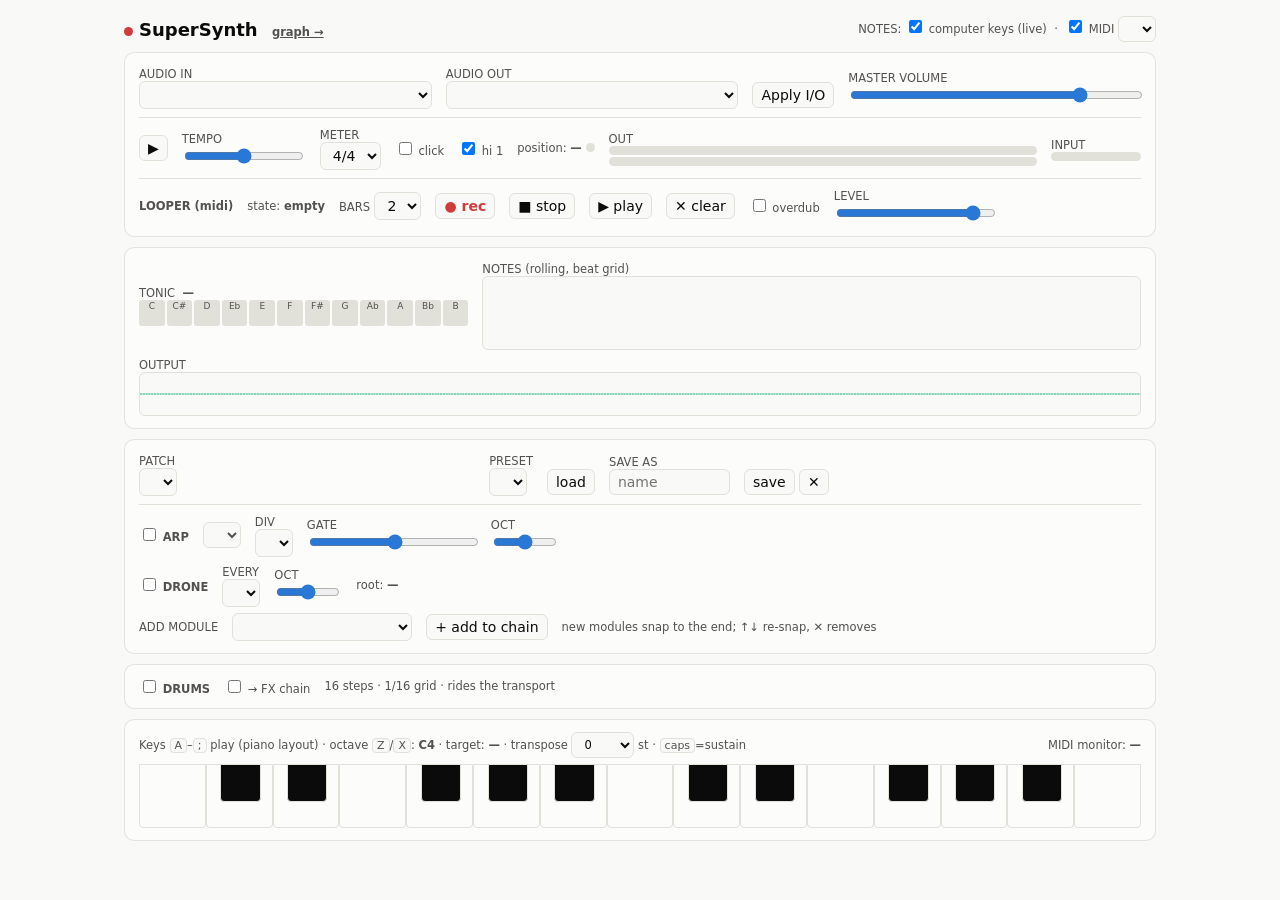
==== gui/index.html @ b5208657 "Fix Caps Lock sustain stuck on: macOS sends keyup on disengage with stale modifier state; trust even" ====
<!DOCTYPE html>
<html lang="en">
<head>
<meta charset="utf-8">
<meta name="viewport" content="width=device-width, initial-scale=1">
<title>SuperSynth</title>
<style>
  :root {
    --plane: #f9f9f7; --surface: #fcfcfb; --ink-1: #0b0b0b; --ink-2: #52514e;
    --ink-3: #898781; --hairline: #e1e0d9; --border: rgba(11,11,11,0.10);
    --accent: #2a78d6; --meter: #1baf7a; --warn: #eb6834; --danger: #d03b3b;
    --lfo: #4a3aa7;
  }
  @media (prefers-color-scheme: dark) {
    :root {
      --plane: #0d0d0d; --surface: #1a1a19; --ink-1: #ffffff; --ink-2: #c3c2b7;
      --ink-3: #898781; --hairline: #2c2c2a; --border: rgba(255,255,255,0.10);
      --accent: #3987e5; --meter: #199e70; --warn: #d95926; --danger: #e66767;
      --lfo: #9085e9;
    }
  }
  * { box-sizing: border-box; }
  body { margin: 0; background: var(--plane); color: var(--ink-1);
    font-family: system-ui, -apple-system, "Segoe UI", sans-serif; font-size: 14px; }
  .wrap { max-width: 1060px; margin: 0 auto; padding: 14px; }
  h1 { font-size: 18px; margin: 0; }
  .card { background: var(--surface); border: 1px solid var(--border);
    border-radius: 10px; padding: 12px 14px; margin-top: 10px; }
  .row { display: flex; gap: 14px; align-items: center; flex-wrap: wrap; }
  .grow { flex: 1; min-width: 130px; }
  label.small, .small { font-size: 11.5px; color: var(--ink-2); }
  select, button, input[type=text] { font: inherit; color: var(--ink-1); background: var(--plane);
    border: 1px solid var(--hairline); border-radius: 6px; padding: 4px 8px; }
  button { cursor: pointer; } button:hover { border-color: var(--accent); }
  button.rec { color: var(--danger); font-weight: 700; }
  input[type=range] { width: 100%; accent-color: var(--accent); }
  .meterbar { height: 9px; background: var(--hairline); border-radius: 5px; overflow: hidden; }
  .meterbar > div { height: 100%; width: 0%; background: var(--meter); border-radius: 5px;
    transition: width 50ms linear; }
  .meterbar.clip > div { background: var(--danger); }
  .module { margin-top: 8px; border-top: 1px dashed var(--hairline); padding-top: 6px;
    border-left: 4px solid var(--hairline); padding-left: 8px; border-radius: 3px; }
  .module h3 { margin: 0; font-size: 14px; cursor: pointer; user-select: none; }
  .module h3 .caret { color: var(--ink-3); font-size: 11px; margin-right: 4px; }
  .module .kind { color: var(--ink-3); font-weight: 400; font-size: 11px; margin-left: 6px; }
  .module.collapsed .params { display: none; }
  .param { display: grid; grid-template-columns: 96px 1fr 70px 20px 20px; gap: 7px;
    align-items: center; margin-top: 3px; }
  .param .val { text-align: right; font-variant-numeric: tabular-nums;
    color: var(--ink-2); font-size: 12px; }
  .param.mapped input[type=range] { accent-color: var(--lfo); }
  .reset, .lfobtn { border: none; background: none; color: var(--ink-3); cursor: pointer;
    font-size: 13px; padding: 0; }
  .reset:hover { color: var(--accent); }
  .lfobtn:hover, .lfobtn.on { color: var(--lfo); }
  .lfobtn.on { font-weight: 700; }
  #status { display: inline-block; width: 9px; height: 9px; border-radius: 50%;
    background: var(--danger); margin-right: 6px; }
  #status.ok { background: var(--meter); }
  kbd { background: var(--plane); border: 1px solid var(--hairline);
    border-radius: 4px; padding: 0 4px; font-family: inherit; font-size: 11px; }
  .err { color: var(--danger); font-size: 12px; white-space: pre-wrap; }
  /* viz */
  .tonic { display: grid; grid-template-columns: repeat(12, 1fr); gap: 2px; height: 26px; }
  .tonic div { border-radius: 3px; background: var(--hairline); position: relative;
    overflow: hidden; }
  .tonic div span { position: absolute; bottom: 0; left: 0; right: 0;
    background: var(--accent); transition: height 120ms linear; }
  .tonic div.root span { background: var(--warn); }
  .tonic div i { position: absolute; top: 1px; left: 0; right: 0; text-align: center;
    font-style: normal; font-size: 9px; color: var(--ink-2); z-index: 2; }
  canvas.viz { width: 100%; background: var(--plane); border: 1px solid var(--hairline);
    border-radius: 6px; display: block; }
  /* drums */
  .drumgrid { display: grid; grid-template-columns: 58px repeat(16, 1fr) 70px; gap: 3px;
    align-items: center; margin-top: 4px; }
  .step { aspect-ratio: 1; border-radius: 3px; background: var(--hairline);
    cursor: pointer; border: none; padding: 0; min-width: 14px; }
  .step.on { background: var(--accent); }
  .step.q { outline: 1px solid var(--ink-3); }
  .step.play { box-shadow: inset 0 0 0 2px var(--warn); }
  /* piano */
  .piano { position: relative; height: 64px; margin-top: 6px; user-select: none; }
  .piano .wk, .piano .bk { position: absolute; top: 0; border: 1px solid var(--hairline);
    border-radius: 0 0 4px 4px; cursor: pointer; }
  .piano .wk { background: var(--surface); height: 100%; z-index: 1; }
  .piano .bk { background: var(--ink-1); height: 60%; z-index: 2; }
  .piano .held { background: var(--accent) !important; }
</style>
</head>
<body>
<div class="wrap">
  <div class="row" style="justify-content: space-between; margin-top: 2px;">
    <h1><span id="status"></span>SuperSynth <a href="/graph" class="small" style="margin-left:8px">graph →</a></h1>
    <span class="small">
      NOTES:
      <label><input type="checkbox" id="keys-on" checked> computer keys</label>
      <span id="focusnote"></span>
      &nbsp;·&nbsp;
      <label><input type="checkbox" id="midi-on" checked> MIDI</label>
      <select id="midi-sel" style="max-width:170px"></select>
    </span>
  </div>

  <!-- I/O + transport + master -->
  <div class="card">
    <div class="row">
      <div class="grow"><label class="small">AUDIO IN</label><br>
        <select id="in-sel" style="width:100%"></select></div>
      <div class="grow"><label class="small">AUDIO OUT</label><br>
        <select id="out-sel" style="width:100%"></select></div>
      <div><br><button id="apply-io">Apply I/O</button></div>
      <div class="grow">
        <label class="small">MASTER VOLUME</label>
        <input type="range" id="vol" min="0" max="1" step="0.001" value="0.8">
      </div>
    </div>
    <div class="small" id="io-note"></div>
    <div class="row" style="margin-top: 8px; border-top:1px solid var(--hairline); padding-top:8px;">
      <button id="play-btn" title="transport play/stop">▶</button>
      <div><label class="small">TEMPO <span id="bpm-v"></span></label><br>
        <input type="range" id="bpm" min="40" max="240" step="1" style="width:120px"></div>
      <div><label class="small">METER</label><br>
        <select id="meter"><option value="2">2/4</option><option value="3">3/4</option>
          <option value="4" selected>4/4</option><option value="6">6/8</option></select></div>
      <label class="small"><input type="checkbox" id="click-on"> click</label>
      <label class="small"><input type="checkbox" id="accent-on" checked> hi&nbsp;1</label>
      <span class="small">position: <b id="beat-pos">—</b>
        <span id="beat-dot" style="display:inline-block;width:9px;height:9px;border-radius:50%;background:var(--hairline);"></span></span>
      <div class="grow">
        <label class="small">OUT</label><div class="meterbar" id="m-out-l"><div></div></div>
        <div class="meterbar" id="m-out-r" style="margin-top:2px"><div></div></div>
      </div>
      <div style="min-width:90px">
        <label class="small">INPUT <span id="in-meter-note"></span></label>
        <div class="meterbar" id="m-in"><div></div></div>
      </div>
    </div>
    <!-- LOOPER -->
    <div class="row" style="margin-top: 8px; border-top:1px solid var(--hairline); padding-top:8px;">
      <b class="small">LOOPER (midi)</b>
      <span class="small">state: <b id="loop-state">empty</b></span>
      <div><label class="small">BARS</label>
        <select id="loop-bars"><option>1</option><option selected>2</option>
          <option>4</option><option>8</option></select></div>
      <button id="loop-rec" class="rec">● rec</button>
      <button id="loop-stop">■ stop</button>
      <button id="loop-play">▶ play</button>
      <button id="loop-clear">✕ clear</button>
      <label class="small"><input type="checkbox" id="loop-dub"> overdub</label>
      <div class="grow" style="max-width:160px">
        <label class="small">LEVEL</label>
        <input type="range" id="loop-level" min="0" max="1" step="0.01" value="0.9">
      </div>
    </div>
  </div>

  <!-- viz -->
  <div class="card">
    <div class="row">
      <div style="flex:1; min-width:220px">
        <label class="small">TONIC &nbsp;<b id="tonic-root">—</b></label>
        <div class="tonic" id="tonic"></div>
      </div>
      <div style="flex:2; min-width:320px">
        <label class="small">NOTES (rolling, beat grid)</label>
        <canvas class="viz" id="noteroll" height="72"></canvas>
      </div>
    </div>
    <div style="margin-top:6px">
      <label class="small">OUTPUT</label>
      <canvas class="viz" id="wavestrip" height="42"></canvas>
    </div>
  </div>

  <!-- patch / presets / arp / drone -->
  <div class="card">
    <div class="row" style="justify-content: space-between;">
      <div><label class="small">PATCH</label><br><select id="patch-sel"></select></div>
      <div class="row">
        <div><label class="small">PRESET</label><br><select id="preset-sel"></select></div>
        <div><br><button id="preset-load">load</button></div>
        <div><label class="small">SAVE AS</label><br>
          <input type="text" id="preset-name" size="10" placeholder="name"></div>
        <div><br><button id="preset-save">save</button>
          <button id="preset-del" title="delete selected">✕</button></div>
      </div>
      <div class="small" id="chain-desc"></div>
    </div>
    <div class="row" style="margin-top:8px; border-top:1px solid var(--hairline); padding-top:8px;">
      <label class="small"><input type="checkbox" id="arp-on"> <b>ARP</b></label>
      <select id="arp-pattern" class="small"></select>
      <div><label class="small">DIV</label><br><select id="arp-div"></select></div>
      <div class="grow" style="max-width:170px">
        <label class="small">GATE <span id="arp-gate-v"></span></label>
        <input type="range" id="arp-gate" min="0.05" max="1" step="0.01">
      </div>
      <div><label class="small">OCT <span id="arp-oct-v"></span></label><br>
        <input type="range" id="arp-oct" min="1" max="3" step="1" style="width:64px"></div>
    </div>
    <div class="row" style="margin-top:6px;">
      <label class="small"><input type="checkbox" id="drone-on"> <b>DRONE</b></label>
      <div><label class="small">EVERY</label><br><select id="drone-every"></select></div>
      <div><label class="small">OCT <span id="drone-oct-v"></span></label><br>
        <input type="range" id="drone-oct" min="0" max="4" step="1" style="width:64px"></div>
      <span class="small">root: <b id="drone-root">—</b></span>
    </div>
    <div class="row" style="margin-top:6px;">
      <label class="small">ADD MODULE</label>
      <select id="add-sel" style="min-width:180px"></select>
      <button id="add-btn">+ add to chain</button>
      <span class="small">new modules snap to the end; ↑↓ re-snap, ✕ removes</span>
    </div>
    <div id="modules"></div>
    <div class="err" id="mod-errors"></div>
  </div>

  <!-- LFOs -->
  <div class="card" id="lfo-card" style="display:none">
    <b class="small">LFOs</b> <span class="small">(assign with the ∿ button on any param)</span>
    <div id="lfo-list"></div>
  </div>

  <!-- drums -->
  <div class="card">
    <div class="row">
      <label class="small"><input type="checkbox" id="drums-on"> <b>DRUMS</b></label>
      <label class="small"><input type="checkbox" id="drums-fx"> → FX chain</label>
      <span class="small">16 steps · 1/16 grid · rides the transport</span>
    </div>
    <div id="drumgrids"></div>
  </div>

  <!-- keyboard -->
  <div class="card">
    <div class="row small" style="justify-content: space-between;">
      <span>Keys <kbd>A</kbd>–<kbd>;</kbd> play (piano layout) · octave <kbd>Z</kbd>/<kbd>X</kbd>:
        <b id="oct">C4</b> · target: <b id="voice-target">—</b>
        · transpose <select id="transpose"></select> st
        · <kbd>caps</kbd>=sustain <b id="caps-note" style="color:var(--warn)"></b></span>
      <span>MIDI monitor: <b id="midi-mon">—</b></span>
    </div>
    <div class="piano" id="piano"></div>
  </div>
</div>

<script>
"use strict";
let ws = null, state = null, dragging = null;
const collapsed = new Set();
const FAMILY_COLORS = {
  voice: "#2a78d6", input: "#1baf7a", filter: "#eda100", time: "#199e70",
  dirt: "#eb6834", dyn: "#e87ba4", vox: "#e34948", service: "#4a3aa7",
  source: "#2a78d6", effect: "#199e70",
};

function connect() {
  ws = new WebSocket(`ws://${location.host}/ws`);
  ws.onopen = () => document.getElementById("status").classList.add("ok");
  ws.onclose = () => {
    document.getElementById("status").classList.remove("ok");
    setTimeout(connect, 1000);
  };
  ws.onmessage = (ev) => {
    const m = JSON.parse(ev.data);
    if (m.type === "state") { state = m; renderState(); }
    else if (m.type === "meters") { renderMeters(m); pushWave(m); }
    else if (m.type === "param") trackParam(m);
    else if (m.type === "midi") handleEvent(m.event);
    else if (m.type === "beat") onBeat(m);
    else if (m.type === "tonic") renderTonic(m);
    else if (m.type === "error") console.warn("server:", m.message);
  };
}
function send(m) { if (ws && ws.readyState === 1) ws.send(JSON.stringify(m)); }

// ---------- helpers ----------
function fmt(v) {
  if (v >= 1000) return v.toFixed(0);
  if (v >= 100) return v.toFixed(1);
  if (v >= 10) return v.toFixed(2);
  return v.toFixed(3);
}
function toUnit(p, value) {
  if (p.curve === "exp") {
    const lo = Math.max(p.min, 1e-6);
    return Math.log(value / lo) / Math.log(p.max / lo);
  }
  return (value - p.min) / (p.max - p.min || 1);
}
function fromUnit(p, u) {
  if (p.curve === "exp") {
    const lo = Math.max(p.min, 1e-6);
    return lo * Math.pow(p.max / lo, u);
  }
  return p.min + u * (p.max - p.min);
}
const timers = {};
function throttled(key, fn, ms = 33) {
  if (timers[key]) { timers[key].fn = fn; return; }
  fn();
  timers[key] = { fn: null };
  setTimeout(() => {
    const pending = timers[key].fn;
    delete timers[key];
    if (pending) throttled(key, pending, ms);
  }, ms);
}

// ---------- state rendering ----------
function renderState() {
  const opt = (v, label, cur) =>
    `<option value="${v ?? ""}" ${v === cur ? "selected" : ""}>${label}</option>`;
  const dev = state.devices || {inputs: [], outputs: []};
  document.getElementById("in-sel").innerHTML = opt(null, "System default", state.current_input) +
    dev.inputs.map(d => opt(d.name, `${d.name} (${d.sample_rate || "?"})`, state.current_input)).join("");
  document.getElementById("out-sel").innerHTML = opt(null, "System default", state.current_output) +
    dev.outputs.map(d => opt(d.name, `${d.name} (${d.sample_rate || "?"})`, state.current_output)).join("");
  document.getElementById("io-note").textContent =
    state.boot_note || (state.input_enabled ? "" : "audio input off — match sample rates and Apply");
  document.getElementById("in-meter-note").textContent = state.input_enabled ? "" : "(off)";
  if (dragging !== "vol") document.getElementById("vol").value = state.volume;

  document.getElementById("patch-sel").innerHTML =
    state.patches.map(p => `<option ${p === state.patch ? "selected" : ""}>${p}</option>`).join("");
  document.getElementById("preset-sel").innerHTML =
    (state.presets || []).map(p => `<option>${p}</option>`).join("");
  document.getElementById("chain-desc").textContent =
    state.chain.filter(c => !c.service).map(c => c.name).join(" → ") + " → out";

  const inChain = new Set(state.chain.map(c => c.key));
  document.getElementById("add-sel").innerHTML = (state.available || [])
    .filter(a => !inChain.has(a.key))
    .map(a => `<option value="${a.key}">${a.name} (${a.family})</option>`).join("");
  renderModules();
  renderArp(); renderDrone(); renderTransport(); renderLooper(); renderDrums(); renderLfos();
  document.getElementById("voice-target").textContent = state.voice_target || "—";
  const errs = Object.entries(state.module_errors || {});
  document.getElementById("mod-errors").textContent =
    errs.map(([f, e]) => `module ${f} failed to load: ${e}`).join("\n");
}

function renderModules() {
  const holder = document.getElementById("modules");
  holder.innerHTML = "";
  const ordered = [...state.chain.filter(c => c.service), ...state.chain.filter(c => !c.service)];
  for (const mod of ordered) {
    const div = document.createElement("div");
    div.className = "module" + (collapsed.has(mod.key) ? " collapsed" : "");
    div.style.opacity = mod.enabled ? "1" : "0.45";
    div.style.borderLeftColor = FAMILY_COLORS[mod.family] || "var(--hairline)";
    const h = document.createElement("h3");
    h.innerHTML = `<span class="caret">${collapsed.has(mod.key) ? "▸" : "▾"}</span>
      <label style="cursor:pointer" onclick="event.stopPropagation()">
        <input type="checkbox" class="mod-on" ${mod.enabled ? "checked" : ""}></label>
      ${mod.name}<span class="kind">${mod.family} · ${mod.key}${mod.enabled ? "" : " · bypassed"}</span>
      ${mod.service ? "" : `<span class="kind" style="float:right" onclick="event.stopPropagation()">
        <button class="reset" data-act="up" title="earlier in chain">↑</button>
        <button class="reset" data-act="down" title="later in chain">↓</button>
        <button class="reset" data-act="rm" title="remove from chain">✕</button></span>`}`;
    h.addEventListener("click", () => {
      if (collapsed.has(mod.key)) collapsed.delete(mod.key); else collapsed.add(mod.key);
      div.classList.toggle("collapsed");
      h.querySelector(".caret").textContent = collapsed.has(mod.key) ? "▸" : "▾";
    });
    h.querySelector(".mod-on").addEventListener("change", (e) => {
      send({type: "set_enabled", key: mod.key, enabled: e.target.checked});
      e.target.blur();
    });
    for (const b of h.querySelectorAll("[data-act]")) {
      b.addEventListener("click", (e) => {
        e.stopPropagation();
        const act = b.dataset.act;
        if (act === "rm") send({type: "edit_chain", action: "remove", key: mod.key});
        else send({type: "edit_chain", action: "move", key: mod.key,
                   index: act === "up" ? -1 : 1});
      });
    }
    div.appendChild(h);
    const pwrap = document.createElement("div");
    pwrap.className = "params";
    for (const [pname, p] of Object.entries(mod.params)) {
      pwrap.appendChild(paramRow(mod, pname, p));
    }
    div.appendChild(pwrap);
    holder.appendChild(div);
  }
}

function paramRow(mod, pname, p) {
  const id = `p-${mod.key}-${pname}`;
  const row = document.createElement("div");
  row.className = "param" + (p.lfo ? " mapped" : "");
  if (p.curve === "toggle") {
    row.innerHTML = `<span class="small">${pname}</span>
      <label><input type="checkbox" id="${id}" ${p.value >= (p.min + p.max) / 2 ? "checked" : ""}></label>
      <span class="val" id="${id}-v">${p.value >= (p.min + p.max) / 2 ? "on" : "off"}</span><span></span><span></span>`;
    row.querySelector("input").addEventListener("change", (e) => {
      document.getElementById(`${id}-v`).textContent = e.target.checked ? "on" : "off";
      send({type: "set_param", key: mod.key, name: pname, unit: e.target.checked ? 1 : 0});
      e.target.blur();
    });
    return row;
  }
  if (p.curve === "select") {
    row.innerHTML = `<span class="small">${pname}</span>
      <select id="${id}">${p.options.map((o, i) =>
        `<option value="${i}" ${i === Math.round(p.value) ? "selected" : ""}>${o}</option>`).join("")}</select>
      <span class="val" id="${id}-v">${p.options[Math.round(p.value)] ?? ""}</span><span></span><span></span>`;
    row.querySelector("select").addEventListener("change", (e) => {
      const i = parseInt(e.target.value, 10);
      document.getElementById(`${id}-v`).textContent = p.options[i];
      send({type: "set_param", key: mod.key, name: pname,
            unit: (i + 0.5) / p.options.length});
      e.target.blur();
    });
    return row;
  }
  row.innerHTML = `<span class="small">${pname}${p.lfo ? " ∿" : ""}</span>
    <input type="range" id="${id}" min="0" max="1" step="0.001" value="${toUnit(p, p.value)}"
      title="${p.lfo ? "LFO mapped — slider steers the LFO center" : ""}">
    <span class="val" id="${id}-v">${fmt(p.value)}</span>
    <button class="reset" title="reset to ${fmt(p.default)}">&#8634;</button>
    <button class="lfobtn ${p.lfo ? "on" : ""}" title="${p.lfo ? "remove LFO" : "assign LFO"}">∿</button>`;
  const slider = row.querySelector("input");
  slider.addEventListener("input", () => {
    const u = parseFloat(slider.value);
    document.getElementById(`${id}-v`).textContent = fmt(fromUnit(p, u));
    throttled(`${mod.key}.${pname}`, () =>
      send({type: "set_param", key: mod.key, name: pname, unit: u}));
  });
  slider.addEventListener("pointerdown", () => dragging = id);
  slider.addEventListener("pointerup", () => dragging = null);
  row.querySelector(".reset").addEventListener("click", (e) => {
    const u = toUnit(p, p.default);
    slider.value = u;
    document.getElementById(`${id}-v`).textContent = fmt(p.default);
    send({type: "set_param", key: mod.key, name: pname, unit: u});
    e.target.blur();
  });
  row.querySelector(".lfobtn").addEventListener("click", (e) => {
    if (p.lfo) send({type: "lfo_unassign", id: `${mod.key}.${pname}`});
    else send({type: "lfo_assign", key: mod.key, name: pname});
    e.target.blur();
  });
  return row;
}

function trackParam(m) {
  const id = `p-${m.key}-${m.name}`;
  const slider = document.getElementById(id);
  if (!slider) return;
  if (dragging !== id && slider.type === "range") slider.value = m.unit;
  const val = document.getElementById(`${id}-v`);
  if (val) val.textContent = fmt(m.value);
  if (state) {
    const mod = state.chain.find(c => c.key === m.key);
    if (mod && mod.params[m.name]) mod.params[m.name].value = m.value;
  }
}

// ---------- section renderers ----------
function renderArp() {
  const a = state.arp;
  const row = document.getElementById("arp-on").closest(".row");
  row.style.display = a ? "" : "none";
  if (!a) return;
  document.getElementById("arp-on").checked = a.enabled;
  document.getElementById("arp-pattern").innerHTML = a.patterns.map(p =>
    `<option ${p === a.pattern ? "selected" : ""}>${p}</option>`).join("");
  document.getElementById("arp-div").innerHTML = a.divisions.map(d =>
    `<option ${d === a.division ? "selected" : ""}>${d}</option>`).join("");
  if (dragging !== "arp-gate") document.getElementById("arp-gate").value = a.gate;
  document.getElementById("arp-gate-v").textContent = Math.round(a.gate * 100) + "%";
  if (dragging !== "arp-oct") document.getElementById("arp-oct").value = a.octaves;
  document.getElementById("arp-oct-v").textContent = a.octaves;
}
function renderDrone() {
  const d = state.drone;
  if (!d) return;
  document.getElementById("drone-on").checked = d.enabled;
  document.getElementById("drone-every").innerHTML = d.everies.map(e =>
    `<option ${e === d.every ? "selected" : ""}>${e}</option>`).join("");
  if (dragging !== "drone-oct") document.getElementById("drone-oct").value = d.octave;
  document.getElementById("drone-oct-v").textContent = d.octave;
  document.getElementById("drone-root").textContent = d.root || "listening…";
}
function renderTransport() {
  const t = state.transport;
  if (!t) return;
  if (dragging !== "bpm") document.getElementById("bpm").value = t.bpm;
  document.getElementById("bpm-v").textContent = Math.round(t.bpm) + " bpm";
  document.getElementById("meter").value = String(t.beats_per_bar);
  document.getElementById("click-on").checked = !!t.click;
  document.getElementById("accent-on").checked = t.accent !== false;
  document.getElementById("play-btn").textContent = t.running === false ? "▶" : "⏹";
}
function renderLooper() {
  const l = state.looper;
  if (!l) return;
  document.getElementById("loop-state").textContent = l.state;
  document.getElementById("loop-bars").value = String(l.bars);
  document.getElementById("loop-dub").checked = !!l.overdub;
  if (dragging !== "loop-level") document.getElementById("loop-level").value = l.level;
}
function renderLfos() {
  const list = state.lfos || [];
  document.getElementById("lfo-card").style.display = list.length ? "" : "none";
  const holder = document.getElementById("lfo-list");
  holder.innerHTML = "";
  for (const l of list) {
    const div = document.createElement("div");
    div.className = "param";
    div.style.gridTemplateColumns = "150px 1fr 1fr 1fr 90px 20px";
    div.innerHTML = `<span class="small"><b>∿</b> ${l.key}.${l.param}</span>
      <span><label class="small">rate ${l.rate.toFixed(2)}Hz</label>
        <input type="range" data-k="rate" min="0.02" max="20" step="0.01" value="${l.rate}"></span>
      <span><label class="small">depth ${(l.depth*100)|0}%</label>
        <input type="range" data-k="depth" min="0" max="1" step="0.01" value="${l.depth}"></span>
      <span><label class="small">center</label>
        <input type="range" data-k="center" min="0" max="1" step="0.01" value="${l.center}"></span>
      <select data-k="shape">${l.shapes.map((s, i) =>
        `<option value="${i}" ${i === l.shape ? "selected" : ""}>${s}</option>`).join("")}</select>
      <button class="reset" title="remove">✕</button>`;
    for (const inp of div.querySelectorAll("input,select")) {
      inp.addEventListener("input", () => {
        const msg = {type: "lfo_set", id: l.id};
        msg[inp.dataset.k] = parseFloat(inp.value);
        throttled(`lfo-${l.id}-${inp.dataset.k}`, () => send(msg));
      });
    }
    div.querySelector("button").addEventListener("click", () =>
      send({type: "lfo_unassign", id: l.id}));
    holder.appendChild(div);
  }
}
function renderDrums() {
  const d = state.drums;
  if (!d) return;
  document.getElementById("drums-on").checked = d.enabled;
  document.getElementById("drums-fx").checked = !!d.to_chain;
  const holder = document.getElementById("drumgrids");
  holder.innerHTML = "";
  for (const lane of d.lanes) {
    const row = document.createElement("div");
    row.className = "drumgrid";
    let html = `<span class="small">${lane}</span>`;
    for (let s = 0; s < d.steps; s++) {
      html += `<button class="step ${d.patterns[lane][s] ? "on" : ""} ${s % 4 === 0 ? "q" : ""}"
        data-lane="${lane}" data-step="${s}"></button>`;
    }
    html += `<input type="range" min="0" max="1" step="0.01" value="${d.levels[lane]}"
      data-lane="${lane}" title="level">`;
    row.innerHTML = html;
    for (const btn of row.querySelectorAll(".step")) {
      btn.addEventListener("click", () => {
        const lane = btn.dataset.lane, s = parseInt(btn.dataset.step, 10);
        d.patterns[lane][s] = d.patterns[lane][s] ? 0 : 1;
        btn.classList.toggle("on");
        throttled("drums", () => send({type: "set_drums", patterns: d.patterns}));
      });
    }
    row.querySelector("input[type=range]").addEventListener("input", (e) => {
      d.levels[lane] = parseFloat(e.target.value);
      throttled("drumlvl", () => send({type: "set_drums", levels: d.levels}));
    });
    holder.appendChild(row);
  }
}

// ---------- meters + viz ----------
function renderMeters(m) {
  const scale = a => {
    if (!a || a <= 0) return 0;
    const db = 20 * Math.log10(a);
    return Math.max(0, Math.min(100, (db + 60) / 60 * 100));
  };
  const set = (id, amp) => {
    const el = document.getElementById(id);
    el.firstElementChild.style.width = scale(amp) + "%";
    el.classList.toggle("clip", amp > 0.99);
  };
  set("m-out-l", m.out[0]); set("m-out-r", m.out[1]);
  if (m.in !== null && m.in !== undefined) set("m-in", m.in);
}
const NOTE_NAMES = ["C","C#","D","Eb","E","F","F#","G","Ab","A","Bb","B"];
(function initTonic() {
  const el = document.getElementById("tonic");
  el.innerHTML = NOTE_NAMES.map(n => `<div><i>${n}</i><span style="height:0%"></span></div>`).join("");
})();
function renderTonic(m) {
  document.getElementById("tonic-root").textContent = m.root || "—";
  const cells = document.getElementById("tonic").children;
  const peak = Math.max(...m.weights, 0.001);
  for (let i = 0; i < 12; i++) {
    cells[i].classList.toggle("root", NOTE_NAMES[i] === m.root);
    cells[i].firstElementChild.nextElementSibling.style.height =
      Math.round(m.weights[i] / peak * 100) + "%";
  }
}
// note roll
const rollNotes = [];   // {note, t0, t1|null}
let beatAnchor = null;  // {time(ms), beatIndexApprox}
function handleEvent(e) {
  const mon = document.getElementById("midi-mon");
  if (e.kind === "voiced") {
    if (e.on) rollNotes.push({note: e.note, t0: performance.now(), t1: null});
    else for (let i = rollNotes.length - 1; i >= 0; i--)
      if (rollNotes[i].note === e.note && rollNotes[i].t1 === null) { rollNotes[i].t1 = performance.now(); break; }
  } else if (e.kind === "cc") {
    mon.textContent = e.bound ? `CC ${e.cc} → ${e.bound[0]}.${e.bound[1]}`
                              : `CC ${e.cc} = ${(e.unit * 127) | 0} (unbound)`;
  } else if (e.kind === "bend") {
    mon.textContent = `bend ${e.semitones >= 0 ? "+" : ""}${e.semitones.toFixed(2)} st`;
  } else if (e.kind === "sustain") {
    mon.textContent = `sustain ${e.on ? "ON" : "off"}`;
  } else if (e.kind === "drone") {
    mon.textContent = `drone root → ${e.root}`;
    document.getElementById("drone-root").textContent = e.root;
  } else if (e.kind === "drum_step") {
    for (const btn of document.querySelectorAll(".step.play")) btn.classList.remove("play");
    for (const btn of document.querySelectorAll(`.step[data-step="${e.step}"]`)) btn.classList.add("play");
  } else if (e.kind === "looper") {
    document.getElementById("loop-state").textContent = e.state;
  }
}
function onBeat(m) {
  document.getElementById("beat-pos").textContent = `${m.bar + 1}.${m.beat + 1}`;
  const dot = document.getElementById("beat-dot");
  dot.style.background = m.beat === 0 ? "var(--accent)" : "var(--meter)";
  setTimeout(() => { dot.style.background = "var(--hairline)"; }, 90);
  beatAnchor = {time: performance.now(), downbeat: m.beat === 0};
}
// waveform strip (output envelope)
const wave = new Array(360).fill(0);
function pushWave(m) {
  wave.push(Math.max(m.out[0] || 0, m.out[1] || 0));
  if (wave.length > 360) wave.shift();
}
function drawViz() {
  // wave strip
  const wc = document.getElementById("wavestrip");
  if (wc.width !== wc.clientWidth) wc.width = wc.clientWidth;
  const wctx = wc.getContext("2d");
  wctx.clearRect(0, 0, wc.width, wc.height);
  wctx.fillStyle = getComputedStyle(document.body).getPropertyValue("--meter");
  const mid = wc.height / 2, n = wave.length;
  for (let i = 0; i < n; i++) {
    const a = Math.min(1, Math.pow(wave[i], 0.5));
    const h = Math.max(1, a * (wc.height - 4));
    const x = (i / n) * wc.width;
    wctx.fillRect(x, mid - h / 2, Math.max(1, wc.width / n - 0.5), h);
  }
  // note roll
  const nc = document.getElementById("noteroll");
  if (nc.width !== nc.clientWidth) nc.width = nc.clientWidth;
  const ctx = nc.getContext("2d");
  ctx.clearRect(0, 0, nc.width, nc.height);
  const now = performance.now();
  const bpm = state?.transport?.bpm || 100;
  const pxPerMs = nc.width / (16 * 60000 / bpm);   // window = 16 beats
  // beat gridlines
  ctx.strokeStyle = getComputedStyle(document.body).getPropertyValue("--hairline");
  ctx.lineWidth = 1;
  if (beatAnchor) {
    const beatMs = 60000 / bpm;
    for (let k = 0; k < 20; k++) {
      const t = beatAnchor.time - k * beatMs;
      const x = nc.width - (now - t) * pxPerMs;
      if (x < 0) break;
      ctx.beginPath(); ctx.moveTo(x, 0); ctx.lineTo(x, nc.height); ctx.stroke();
    }
  }
  // notes
  ctx.fillStyle = getComputedStyle(document.body).getPropertyValue("--accent");
  const lo = 36, hi = 96;
  while (rollNotes.length > 300) rollNotes.shift();
  while (rollNotes.length && rollNotes[0].t1 !== null &&
         (now - rollNotes[0].t1) * pxPerMs > nc.width) rollNotes.shift();
  for (const ev of rollNotes) {
    const x0 = nc.width - (now - ev.t0) * pxPerMs;
    const x1 = ev.t1 === null ? nc.width : nc.width - (now - ev.t1) * pxPerMs;
    const y = nc.height - ((Math.min(hi, Math.max(lo, ev.note)) - lo) / (hi - lo)) * (nc.height - 6) - 3;
    ctx.fillRect(Math.max(0, x0), y - 2, Math.max(2, x1 - x0), 4);
  }
  requestAnimationFrame(drawViz);
}
requestAnimationFrame(drawViz);

// ---------- controls ----------
document.getElementById("vol").addEventListener("input", (e) => {
  throttled("vol", () => send({type: "set_volume", volume: parseFloat(e.target.value)}));
});
document.getElementById("vol").addEventListener("pointerdown", () => dragging = "vol");
document.getElementById("vol").addEventListener("pointerup", () => dragging = null);
document.getElementById("patch-sel").addEventListener("change", (e) => {
  send({type: "select_patch", patch: e.target.value});
});
document.getElementById("apply-io").addEventListener("click", (e) => {
  send({type: "set_devices",
        input: document.getElementById("in-sel").value || null,
        output: document.getElementById("out-sel").value || null});
  e.target.blur();
});
function sendMidiChoice() {
  send({type: "set_midi",
        port: document.getElementById("midi-sel").value || null,
        enabled: document.getElementById("midi-on").checked});
}
document.getElementById("midi-on").addEventListener("change", (e) => { sendMidiChoice(); e.target.blur(); });
document.getElementById("midi-sel").addEventListener("change", sendMidiChoice);
function renderMidiControls() {
  const msel = document.getElementById("midi-sel");
  const mins = state.midi_inputs || [];
  msel.innerHTML = `<option value="">auto</option>` + mins.map(n =>
    `<option value="${n}" ${n === state.midi_port ? "selected" : ""}>${n}</option>`).join("");
  msel.disabled = !state.midi_enabled;
  document.getElementById("midi-on").checked = !!state.midi_enabled;
}
const origRender = renderState;
renderState = function() { origRender(); renderMidiControls(); };

function sendArp() {
  throttled("arp", () => send({
    type: "set_arp",
    enabled: document.getElementById("arp-on").checked,
    pattern: document.getElementById("arp-pattern").value,
    division: document.getElementById("arp-div").value,
    gate: parseFloat(document.getElementById("arp-gate").value),
    octaves: parseInt(document.getElementById("arp-oct").value, 10),
  }));
}
for (const id of ["arp-on", "arp-pattern", "arp-div"])
  document.getElementById(id).addEventListener("change", (e) => { sendArp(); e.target.blur(); });
for (const id of ["arp-gate", "arp-oct"]) {
  const el = document.getElementById(id);
  el.addEventListener("input", () => {
    sendArp();
    if (id === "arp-gate") document.getElementById("arp-gate-v").textContent =
      Math.round(parseFloat(el.value) * 100) + "%";
    if (id === "arp-oct") document.getElementById("arp-oct-v").textContent = el.value;
  });
  el.addEventListener("pointerdown", () => dragging = id);
  el.addEventListener("pointerup", () => dragging = null);
}
function sendDrone() {
  throttled("drone", () => send({
    type: "set_drone",
    enabled: document.getElementById("drone-on").checked,
    every: document.getElementById("drone-every").value,
    octave: parseInt(document.getElementById("drone-oct").value, 10),
  }));
}
for (const id of ["drone-on", "drone-every"])
  document.getElementById(id).addEventListener("change", (e) => { sendDrone(); e.target.blur(); });
{
  const el = document.getElementById("drone-oct");
  el.addEventListener("input", () => {
    document.getElementById("drone-oct-v").textContent = el.value;
    sendDrone();
  });
  el.addEventListener("pointerdown", () => dragging = "drone-oct");
  el.addEventListener("pointerup", (e) => { dragging = null; e.target.blur(); });
}
document.getElementById("play-btn").addEventListener("click", (e) => {
  const running = state?.transport?.running !== false;
  send({type: "set_transport", playing: !running});
  e.target.blur();
});
function sendTransport() {
  throttled("transport", () => send({
    type: "set_transport",
    bpm: parseFloat(document.getElementById("bpm").value),
    beats_per_bar: parseInt(document.getElementById("meter").value, 10),
    click: document.getElementById("click-on").checked,
    accent: document.getElementById("accent-on").checked,
  }));
}
document.getElementById("bpm").addEventListener("input", () => {
  document.getElementById("bpm-v").textContent = document.getElementById("bpm").value + " bpm";
  sendTransport();
});
document.getElementById("bpm").addEventListener("pointerdown", () => dragging = "bpm");
document.getElementById("bpm").addEventListener("pointerup", (e) => { dragging = null; e.target.blur(); });
for (const id of ["meter", "click-on", "accent-on"])
  document.getElementById(id).addEventListener("change", (e) => { sendTransport(); e.target.blur(); });

// looper
function sendLooper(action) {
  send({type: "set_looper", action,
        bars: parseInt(document.getElementById("loop-bars").value, 10),
        level: parseFloat(document.getElementById("loop-level").value),
        overdub: document.getElementById("loop-dub").checked});
}
document.getElementById("loop-rec").addEventListener("click", (e) => { sendLooper("record"); e.target.blur(); });
document.getElementById("loop-stop").addEventListener("click", (e) => { sendLooper("stop"); e.target.blur(); });
document.getElementById("loop-play").addEventListener("click", (e) => { sendLooper("play"); e.target.blur(); });
document.getElementById("loop-clear").addEventListener("click", (e) => { sendLooper("clear"); e.target.blur(); });
document.getElementById("loop-dub").addEventListener("change", (e) => { sendLooper(null); e.target.blur(); });
document.getElementById("loop-level").addEventListener("input", () =>
  throttled("looplvl", () => sendLooper(null)));
document.getElementById("loop-level").addEventListener("pointerdown", () => dragging = "loop-level");
document.getElementById("loop-level").addEventListener("pointerup", () => dragging = null);
document.getElementById("loop-bars").addEventListener("change", (e) => { sendLooper(null); e.target.blur(); });

// drums enable
document.getElementById("add-btn").addEventListener("click", (e) => {
  const key = document.getElementById("add-sel").value;
  if (key) send({type: "edit_chain", action: "add", key});
  e.target.blur();
});
document.getElementById("drums-on").addEventListener("change", (e) => {
  send({type: "set_drums", enabled: e.target.checked});
  e.target.blur();
});
document.getElementById("drums-fx").addEventListener("change", (e) => {
  send({type: "set_drums", to_chain: e.target.checked});
  e.target.blur();
});

// presets
document.getElementById("preset-save").addEventListener("click", (e) => {
  const name = document.getElementById("preset-name").value.trim() ||
               document.getElementById("preset-sel").value || "untitled";
  send({type: "save_preset", name});
  e.target.blur();
});
document.getElementById("preset-load").addEventListener("click", (e) => {
  const name = document.getElementById("preset-sel").value;
  if (name) send({type: "load_preset", name});
  e.target.blur();
});
document.getElementById("preset-del").addEventListener("click", (e) => {
  const name = document.getElementById("preset-sel").value;
  if (name) send({type: "delete_preset", name});
  e.target.blur();
});

// ---------- computer keyboard + piano ----------
function keysEnabled() { return document.getElementById("keys-on").checked; }
function keyTarget(e) {
  const t = e.target;
  if (!t || !t.tagName) return false;
  if (t.tagName === "SELECT" || t.tagName === "TEXTAREA") return true;
  return t.tagName === "INPUT" && !["range", "checkbox"].includes(t.type);
}
const KEYMAP = {a:0, w:1, s:2, e:3, d:4, f:5, t:6, g:7, y:8, h:9, u:10, j:11,
                k:12, o:13, l:14, p:15, ";":16};
let octave = 4;
const held = new Set();
let capsSustain = false;
function syncCaps(e) {
  // macOS quirk: CapsLock sends keydown when engaging and keyup when
  // disengaging, and getModifierState is stale during that keyup — so for
  // the CapsLock key itself, trust the event TYPE; otherwise the modifier.
  let on;
  if (e.key === "CapsLock") on = e.type === "keydown";
  else if (e.getModifierState) on = e.getModifierState("CapsLock");
  else return;
  if (on !== capsSustain) {
    capsSustain = on;
    send({type: "sustain", on});
    if (!on) send({type: "all_notes_off"});  // belt and braces: nothing rings on
    document.getElementById("caps-note").textContent = on ? "SUSTAIN (caps)" : "";
  }
}
window.addEventListener("keydown", (e) => {
  syncCaps(e);
  if (e.repeat || !keysEnabled() || keyTarget(e) || e.metaKey || e.ctrlKey || e.altKey) return;
  const k = e.key.toLowerCase();
  if (k === "z") { octave = Math.max(1, octave - 1); noteOffAll(); }
  else if (k === "x") { octave = Math.min(7, octave + 1); noteOffAll(); }
  else if (k in KEYMAP) {
    const note = 12 * (octave + 1) + KEYMAP[k];
    if (!held.has(note)) { held.add(note); send({type: "note_on", note}); pianoLight(note, true); }
    e.preventDefault();
  }
  document.getElementById("oct").textContent = `C${octave}`;
});
window.addEventListener("keyup", (e) => {
  syncCaps(e);
  const k = e.key.toLowerCase();
  if (k in KEYMAP) {
    const note = 12 * (octave + 1) + KEYMAP[k];
    held.delete(note); send({type: "note_off", note}); pianoLight(note, false);
  }
});
function noteOffAll() { held.clear(); send({type: "all_notes_off"});
  for (const el of document.querySelectorAll(".piano .held")) el.classList.remove("held"); }
function setFocusNote(f) {
  const el = document.getElementById("focusnote");
  el.classList.toggle("active", f);
  el.textContent = f ? "(live)" : "(needs window focus)";
}
window.addEventListener("blur", () => { noteOffAll(); setFocusNote(false); });
window.addEventListener("focus", () => setFocusNote(true));
document.addEventListener("visibilitychange", () => { if (document.hidden) noteOffAll(); });
document.getElementById("keys-on").addEventListener("change", (e) => {
  if (!e.target.checked) noteOffAll();
  e.target.blur();
});
document.addEventListener("pointerup", (e) => {
  if (e.target.tagName === "INPUT" && e.target.type === "range") e.target.blur();
  if (e.target.tagName === "BUTTON") e.target.blur();
});
document.addEventListener("change", (e) => {
  if (e.target.tagName === "SELECT") e.target.blur();
});
document.addEventListener("pointerdown", (e) => {
  const a = document.activeElement;
  if (a && (a.tagName === "SELECT" || a.tagName === "BUTTON") &&
      e.target !== a && !a.contains(e.target)) a.blur();
});

// on-screen piano: 2 octaves from C3 (48)
(function buildPiano() {
  const el = document.getElementById("piano");
  const base = 48, whites = [0,2,4,5,7,9,11], blacks = {1:0.5, 3:1.5, 6:3.5, 8:4.5, 10:5.5};
  const nWhite = 15, w = 100 / nWhite;
  let wi = 0;
  for (let o = 0; o < 2.2; o++) {
    for (const pc of whites) {
      const note = base + o * 12 + pc;
      if (wi >= nWhite) break;
      const k = document.createElement("div");
      k.className = "wk"; k.dataset.note = note;
      k.style.left = (wi * w) + "%"; k.style.width = w + "%";
      el.appendChild(k); wi++;
    }
  }
  for (let o = 0; o < 3; o++) {
    for (const [pc, offset] of Object.entries(blacks)) {
      const note = base + o * 12 + parseInt(pc, 10);
      const pos = (o * 7 + parseFloat(offset) + 0.72) * w;
      if (pos > 97) continue;
      const k = document.createElement("div");
      k.className = "bk"; k.dataset.note = note;
      k.style.left = pos + "%"; k.style.width = (w * 0.6) + "%";
      el.appendChild(k);
    }
  }
  const down = (e) => {
    const note = parseInt(e.target.dataset.note ?? "", 10);
    if (!note) return;
    e.target.setPointerCapture?.(e.pointerId);
    send({type: "note_on", note}); e.target.classList.add("held");
    const up = () => { send({type: "note_off", note}); e.target.classList.remove("held"); };
    e.target.addEventListener("pointerup", up, {once: true});
    e.target.addEventListener("pointerleave", up, {once: true});
  };
  el.addEventListener("pointerdown", down);
})();
function pianoLight(note, on) {
  const k = document.querySelector(`.piano [data-note="${note}"]`);
  if (k) k.classList.toggle("held", on);
}

(function initTranspose() {
  const sel = document.getElementById("transpose");
  sel.innerHTML = Array.from({length: 25}, (_, i) => i - 12).map(v =>
    `<option value="${v}" ${v === 0 ? "selected" : ""}>${v > 0 ? "+" + v : v}</option>`).join("");
  sel.addEventListener("change", (e) => {
    send({type: "set_transpose", semitones: parseInt(sel.value, 10)});
    e.target.blur();
  });
})();
const origRender2 = renderState;
renderState = function() {
  origRender2();
  const sel = document.getElementById("transpose");
  if (document.activeElement !== sel) sel.value = String(state.transpose ?? 0);
};

connect();
setFocusNote(document.hasFocus());
</script>
</body>
</html>
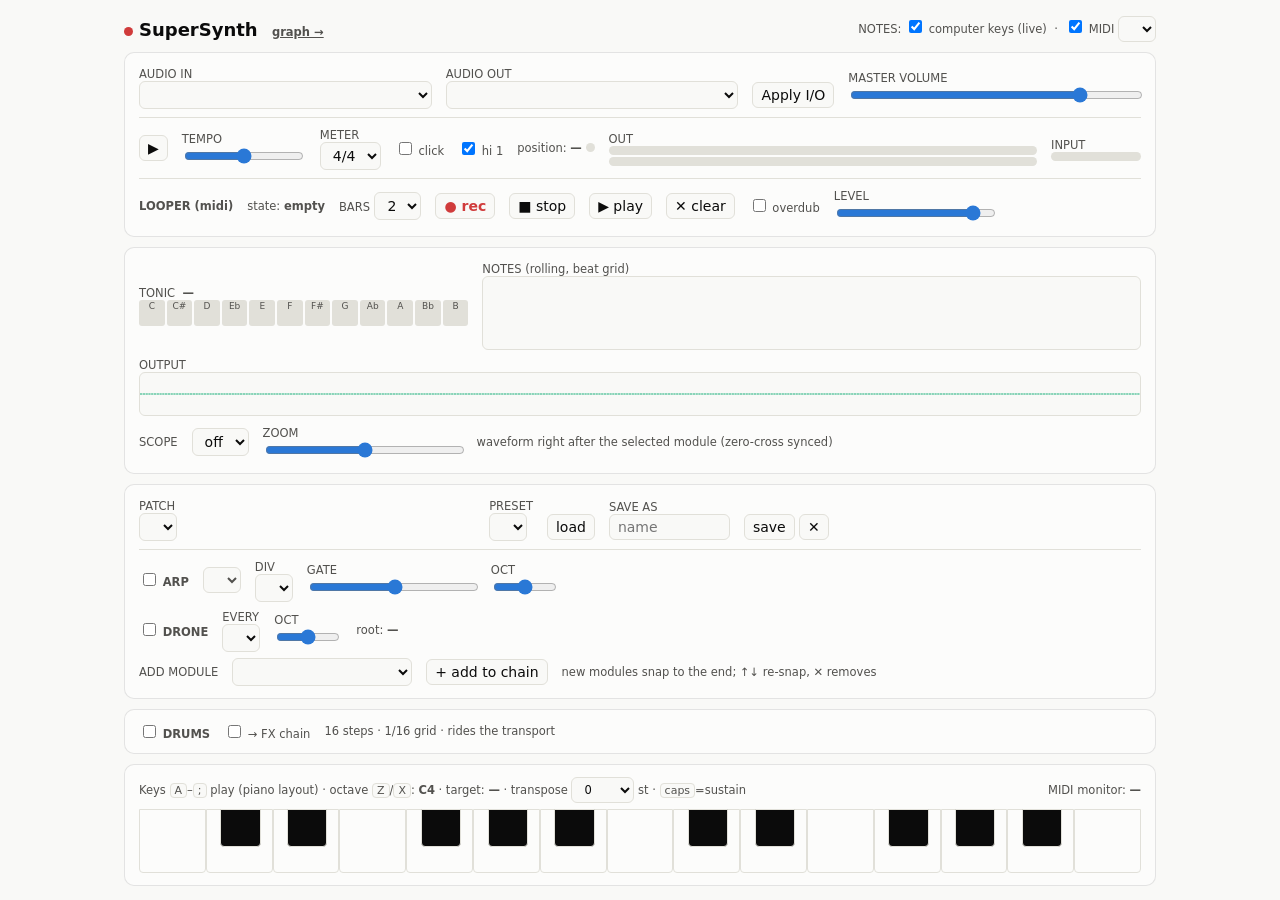
==== commit 93af98d1: "Per-module oscilloscope (zero-cross synced, zoomable); transport state broadcasts to all clients so " ====
--- a/gui/index.html
+++ b/gui/index.html
@@ -171,6 +171,16 @@
       <label class="small">OUTPUT</label>
       <canvas class="viz" id="wavestrip" height="42"></canvas>
     </div>
+    <div class="row" style="margin-top:8px">
+      <label class="small">SCOPE</label>
+      <select id="scope-sel"><option value="">off</option></select>
+      <div class="grow" style="max-width:200px">
+        <label class="small">ZOOM <span id="scope-zoom-v"></span></label>
+        <input type="range" id="scope-zoom" min="7" max="11" step="0.1" value="9">
+      </div>
+      <span class="small">waveform right after the selected module (zero-cross synced)</span>
+    </div>
+    <canvas class="viz" id="scope" height="110" style="margin-top:4px; display:none"></canvas>
   </div>
 
   <!-- patch / presets / arp / drone -->
@@ -269,6 +279,7 @@
     else if (m.type === "midi") handleEvent(m.event);
     else if (m.type === "beat") onBeat(m);
     else if (m.type === "tonic") renderTonic(m);
+    else if (m.type === "scope_data") { scopeSamples = m.samples; drawScope(); }
     else if (m.type === "error") console.warn("server:", m.message);
   };
 }
@@ -328,6 +339,10 @@
   document.getElementById("chain-desc").textContent =
     state.chain.filter(c => !c.service).map(c => c.name).join(" → ") + " → out";
 
+  const ssel = document.getElementById("scope-sel");
+  const cur = ssel.value;
+  ssel.innerHTML = `<option value="">off</option>` + state.chain.map(c =>
+    `<option value="${c.key}" ${c.key === cur ? "selected" : ""}>${c.name}</option>`).join("");
   const inChain = new Set(state.chain.map(c => c.key));
   document.getElementById("add-sel").innerHTML = (state.available || [])
     .filter(a => !inChain.has(a.key))
@@ -971,6 +986,50 @@
   if (document.activeElement !== sel) sel.value = String(state.transpose ?? 0);
 };
 
+// ---------- oscilloscope ----------
+let scopeSamples = null, scopeTimer = null;
+function scopeTick() {
+  const key = document.getElementById("scope-sel").value;
+  if (key) send({type: "scope", key});
+}
+document.getElementById("scope-sel").addEventListener("change", (e) => {
+  const on = !!e.target.value;
+  document.getElementById("scope").style.display = on ? "" : "none";
+  if (scopeTimer) clearInterval(scopeTimer);
+  scopeTimer = on ? setInterval(scopeTick, 250) : null;
+  if (on) scopeTick();
+  e.target.blur();
+});
+function drawScope() {
+  const c = document.getElementById("scope");
+  if (c.style.display === "none" || !scopeSamples) return;
+  if (c.width !== c.clientWidth) c.width = c.clientWidth;
+  const ctx = c.getContext("2d");
+  ctx.clearRect(0, 0, c.width, c.height);
+  const s = scopeSamples;
+  // sync: first rising zero-crossing in the first half
+  let start = 0;
+  for (let i = 1; i < s.length / 2; i++) {
+    if (s[i - 1] <= 0 && s[i] > 0) { start = i; break; }
+  }
+  const win = Math.min(Math.round(Math.pow(2, parseFloat(
+    document.getElementById("scope-zoom").value))), s.length - start);
+  document.getElementById("scope-zoom-v").textContent = win + " smp";
+  let peak = 0.05;
+  for (let i = start; i < start + win; i++) peak = Math.max(peak, Math.abs(s[i]));
+  ctx.strokeStyle = getComputedStyle(document.body).getPropertyValue("--hairline");
+  ctx.beginPath(); ctx.moveTo(0, c.height / 2); ctx.lineTo(c.width, c.height / 2); ctx.stroke();
+  ctx.strokeStyle = getComputedStyle(document.body).getPropertyValue("--accent");
+  ctx.lineWidth = 1.6;
+  ctx.beginPath();
+  for (let i = 0; i < win; i++) {
+    const x = (i / win) * c.width;
+    const y = c.height / 2 - (s[start + i] / peak) * (c.height / 2 - 4);
+    if (i === 0) ctx.moveTo(x, y); else ctx.lineTo(x, y);
+  }
+  ctx.stroke();
+}
+
 connect();
 setFocusNote(document.hasFocus());
 </script>
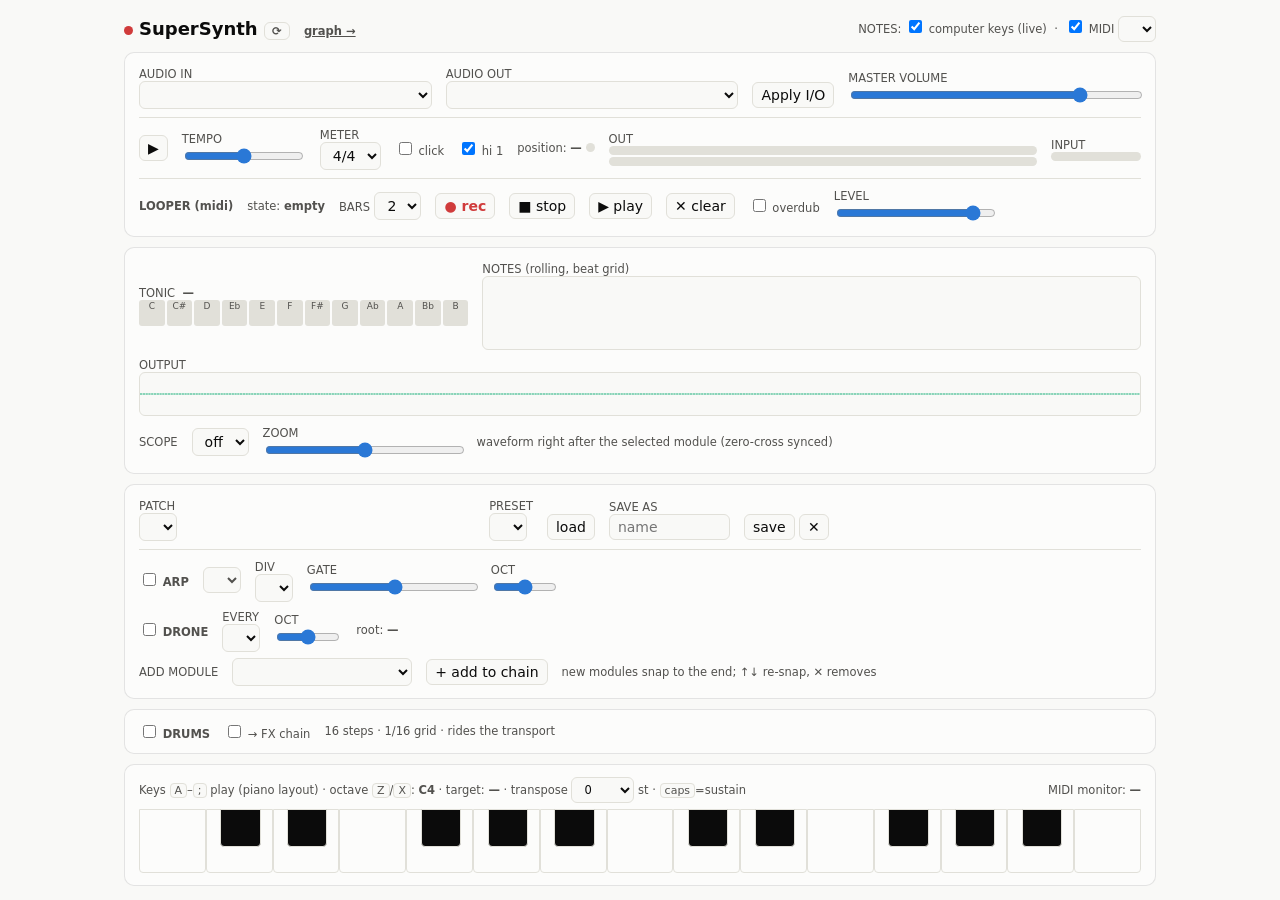
==== commit 85211500: "Connection watchdog: detect zombie websockets after sleep (silence >3s), reconnect on clicks/keys/fo" ====
--- a/gui/index.html
+++ b/gui/index.html
@@ -91,7 +91,9 @@
 <body>
 <div class="wrap">
   <div class="row" style="justify-content: space-between; margin-top: 2px;">
-    <h1><span id="status"></span>SuperSynth <a href="/graph" class="small" style="margin-left:8px">graph →</a></h1>
+    <h1><span id="status"></span>SuperSynth
+      <button id="reconnect-btn" class="small" title="force reconnect to the engine" style="padding:1px 7px">⟳</button>
+      <a href="/graph" class="small" style="margin-left:8px">graph →</a></h1>
     <span class="small">
       NOTES:
       <label><input type="checkbox" id="keys-on" checked> computer keys</label>
@@ -264,14 +266,25 @@
   source: "#2a78d6", effect: "#199e70",
 };
 
+let lastMsg = 0, reconnectTimer = null;
+function scheduleReconnect(ms) {
+  clearTimeout(reconnectTimer);
+  reconnectTimer = setTimeout(connect, ms);
+}
 function connect() {
+  if (ws && ws.readyState <= 1) return;  // already open or connecting
   ws = new WebSocket(`ws://${location.host}/ws`);
-  ws.onopen = () => document.getElementById("status").classList.add("ok");
+  ws.onopen = () => {
+    lastMsg = performance.now();
+    document.getElementById("status").classList.add("ok");
+  };
   ws.onclose = () => {
     document.getElementById("status").classList.remove("ok");
-    setTimeout(connect, 1000);
+    scheduleReconnect(800);
   };
+  ws.onerror = () => { try { ws.close(); } catch (_) {} };
   ws.onmessage = (ev) => {
+    lastMsg = performance.now();
     const m = JSON.parse(ev.data);
     if (m.type === "state") { state = m; renderState(); }
     else if (m.type === "meters") { renderMeters(m); pushWave(m); }
@@ -1030,6 +1043,29 @@
   ctx.stroke();
 }
 
+// ---------- connection watchdog ----------
+// The server streams meters ~20x/s, so silence >3s on an "open" socket means
+// a zombie connection (laptop lid closed, server suspended, TCP half-dead).
+// Force-close and reconnect — checked on clicks, keys, focus, and a timer.
+function ensureLive() {
+  if (!ws || ws.readyState >= 2) { connect(); return; }
+  if (ws.readyState === 1 && performance.now() - lastMsg > 3000) {
+    document.getElementById("status").classList.remove("ok");
+    try { ws.close(); } catch (_) {}
+    scheduleReconnect(150);
+  }
+}
+setInterval(() => { if (!document.hidden) ensureLive(); }, 2000);
+window.addEventListener("focus", ensureLive);
+document.addEventListener("visibilitychange", () => { if (!document.hidden) ensureLive(); });
+document.addEventListener("pointerdown", ensureLive, true);
+window.addEventListener("keydown", ensureLive, true);
+document.getElementById("reconnect-btn").addEventListener("click", (e) => {
+  try { ws && ws.close(); } catch (_) {}
+  scheduleReconnect(100);
+  e.target.blur();
+});
+
 connect();
 setFocusNote(document.hasFocus());
 </script>
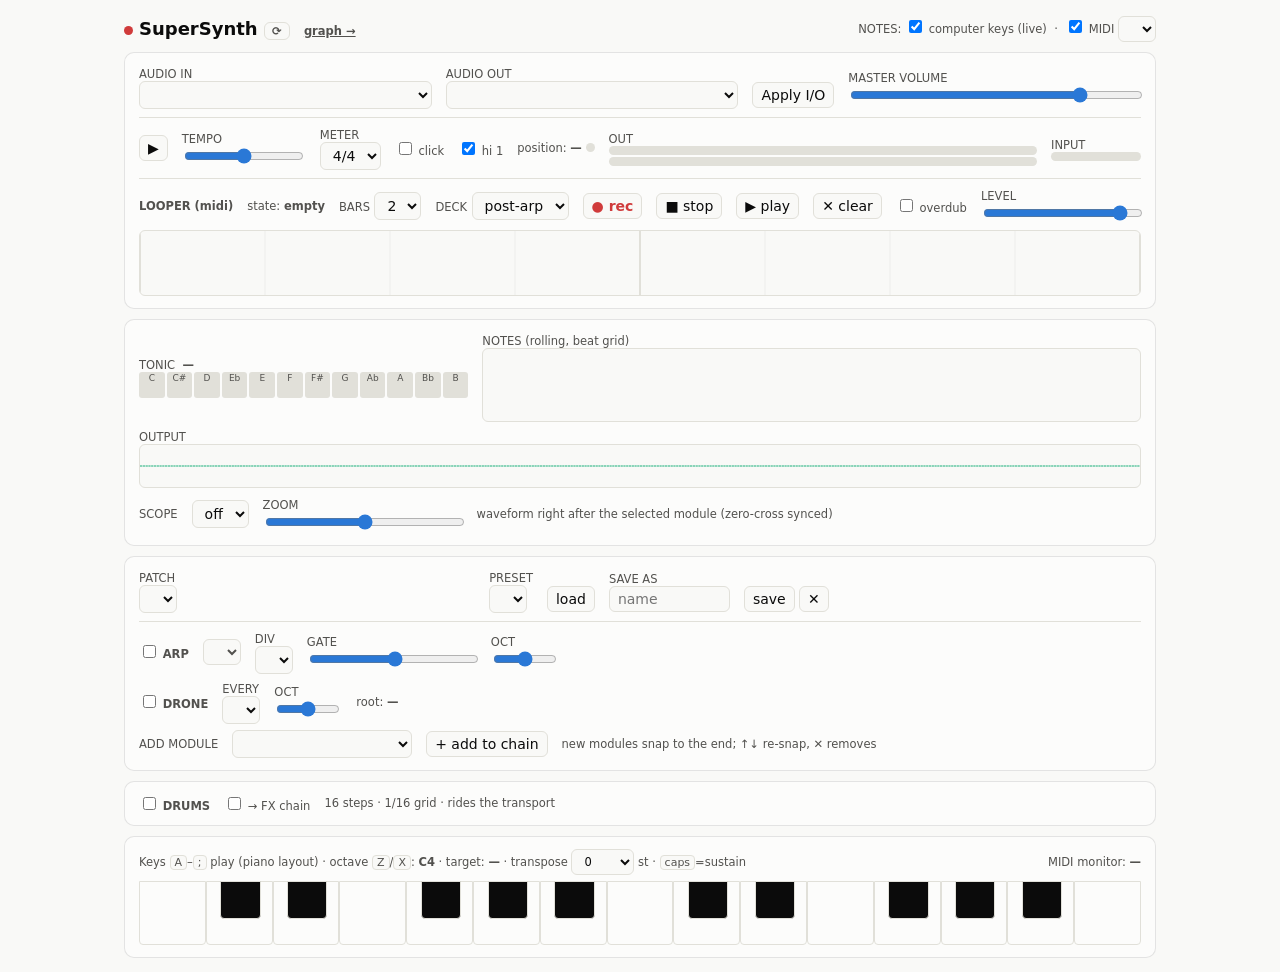
==== commit b385906e: "Loop deck v2: track visualizer, pre/post-arp positioning, dedicated deck voice, true no-overdub, spa" ====
--- a/gui/index.html
+++ b/gui/index.html
@@ -69,6 +69,7 @@
   .tonic div.root span { background: var(--warn); }
   .tonic div i { position: absolute; top: 1px; left: 0; right: 0; text-align: center;
     font-style: normal; font-size: 9px; color: var(--ink-2); z-index: 2; }
+  #deckviz.rec { border-color: var(--danger); box-shadow: 0 0 0 1.5px var(--danger); }
   canvas.viz { width: 100%; background: var(--plane); border: 1px solid var(--hairline);
     border-radius: 6px; display: block; }
   /* drums */
@@ -145,7 +146,11 @@
       <div><label class="small">BARS</label>
         <select id="loop-bars"><option>1</option><option selected>2</option>
           <option>4</option><option>8</option></select></div>
-      <button id="loop-rec" class="rec">● rec</button>
+      <div><label class="small">DECK</label>
+        <select id="loop-pos" title="pre: deck feeds the arp · post: deck records the arp and plays its own voice">
+          <option value="post" selected>post-arp</option>
+          <option value="pre">pre-arp</option></select></div>
+      <button id="loop-rec" class="rec" title="spacebar">● rec</button>
       <button id="loop-stop">■ stop</button>
       <button id="loop-play">▶ play</button>
       <button id="loop-clear">✕ clear</button>
@@ -155,6 +160,7 @@
         <input type="range" id="loop-level" min="0" max="1" step="0.01" value="0.9">
       </div>
     </div>
+    <canvas class="viz" id="deckviz" height="64" style="margin-top:6px"></canvas>
   </div>
 
   <!-- viz -->
@@ -530,6 +536,11 @@
   document.getElementById("loop-bars").value = String(l.bars);
   document.getElementById("loop-dub").checked = !!l.overdub;
   if (dragging !== "loop-level") document.getElementById("loop-level").value = l.level;
+  const pos = document.getElementById("loop-pos");
+  if (document.activeElement !== pos) pos.value = l.position || "post";
+  pos.disabled = !["empty", "stopped"].includes(l.state);
+  document.getElementById("deckviz").classList.toggle(
+    "rec", ["armed", "recording", "overdubbing"].includes(l.state));
 }
 function renderLfos() {
   const list = state.lfos || [];
@@ -632,9 +643,11 @@
 function handleEvent(e) {
   const mon = document.getElementById("midi-mon");
   if (e.kind === "voiced") {
-    if (e.on) rollNotes.push({note: e.note, t0: performance.now(), t1: null});
+    const deck = !!e.deck;
+    if (e.on) rollNotes.push({note: e.note, t0: performance.now(), t1: null, deck});
     else for (let i = rollNotes.length - 1; i >= 0; i--)
-      if (rollNotes[i].note === e.note && rollNotes[i].t1 === null) { rollNotes[i].t1 = performance.now(); break; }
+      if (rollNotes[i].note === e.note && rollNotes[i].t1 === null &&
+          rollNotes[i].deck === deck) { rollNotes[i].t1 = performance.now(); break; }
   } else if (e.kind === "cc") {
     mon.textContent = e.bound ? `CC ${e.cc} → ${e.bound[0]}.${e.bound[1]}`
                               : `CC ${e.cc} = ${(e.unit * 127) | 0} (unbound)`;
@@ -649,15 +662,20 @@
     for (const btn of document.querySelectorAll(".step.play")) btn.classList.remove("play");
     for (const btn of document.querySelectorAll(`.step[data-step="${e.step}"]`)) btn.classList.add("play");
   } else if (e.kind === "looper") {
-    document.getElementById("loop-state").textContent = e.state;
-  }
-}
+    // full looper settings ride along on every state change (incl. notes)
+    if (state) { const {kind, ...rest} = e; state.looper = {...state.looper, ...rest}; renderLooper(); }
+    else document.getElementById("loop-state").textContent = e.state;
+  }
+}
+let deckAnchor = null;  // {time(ms), phase(beats)} from beat messages
 function onBeat(m) {
   document.getElementById("beat-pos").textContent = `${m.bar + 1}.${m.beat + 1}`;
   const dot = document.getElementById("beat-dot");
   dot.style.background = m.beat === 0 ? "var(--accent)" : "var(--meter)";
   setTimeout(() => { dot.style.background = "var(--hairline)"; }, 90);
   beatAnchor = {time: performance.now(), downbeat: m.beat === 0};
+  deckAnchor = (m.loop === null || m.loop === undefined)
+    ? null : {time: performance.now(), phase: m.loop};
 }
 // waveform strip (output envelope)
 const wave = new Array(360).fill(0);
@@ -699,8 +717,9 @@
       ctx.beginPath(); ctx.moveTo(x, 0); ctx.lineTo(x, nc.height); ctx.stroke();
     }
   }
-  // notes
-  ctx.fillStyle = getComputedStyle(document.body).getPropertyValue("--accent");
+  // notes (deck-originated notes draw red)
+  const style = getComputedStyle(document.body);
+  const accent = style.getPropertyValue("--accent"), danger = style.getPropertyValue("--danger");
   const lo = 36, hi = 96;
   while (rollNotes.length > 300) rollNotes.shift();
   while (rollNotes.length && rollNotes[0].t1 !== null &&
@@ -709,9 +728,59 @@
     const x0 = nc.width - (now - ev.t0) * pxPerMs;
     const x1 = ev.t1 === null ? nc.width : nc.width - (now - ev.t1) * pxPerMs;
     const y = nc.height - ((Math.min(hi, Math.max(lo, ev.note)) - lo) / (hi - lo)) * (nc.height - 6) - 3;
+    ctx.fillStyle = ev.deck ? danger : accent;
     ctx.fillRect(Math.max(0, x0), y - 2, Math.max(2, x1 - x0), 4);
   }
+  drawDeck(now, style);
   requestAnimationFrame(drawViz);
+}
+// loop deck track: static field, measure dividers, red notes, tracking line
+function drawDeck(now, style) {
+  const dc = document.getElementById("deckviz");
+  if (dc.width !== dc.clientWidth) dc.width = dc.clientWidth;
+  const ctx = dc.getContext("2d");
+  ctx.clearRect(0, 0, dc.width, dc.height);
+  const l = state?.looper;
+  const bpm = state?.transport?.bpm || 100;
+  const bpb = state?.transport?.beats_per_bar || 4;
+  const loopBeats = (l?.loop_beats) || (l?.bars || 2) * bpb;
+  // grid: light line per beat, heavier divider per measure
+  const hairline = style.getPropertyValue("--hairline");
+  for (let b = 0; b <= loopBeats; b++) {
+    const x = (b / loopBeats) * dc.width;
+    ctx.strokeStyle = hairline;
+    ctx.lineWidth = b % bpb === 0 ? 2 : 1;
+    ctx.globalAlpha = b % bpb === 0 ? 1 : 0.45;
+    ctx.beginPath(); ctx.moveTo(x, 0); ctx.lineTo(x, dc.height); ctx.stroke();
+  }
+  ctx.globalAlpha = 1;
+  // recorded notes in red: pair on/offs per pitch, wrap-around allowed
+  if (l && Array.isArray(l.notes) && l.notes.length) {
+    ctx.fillStyle = style.getPropertyValue("--danger");
+    const lo = 36, hi = 96, open = {};
+    const segs = [];
+    for (const [beat, note, on] of l.notes) {
+      if (on) { (open[note] = open[note] || []).push(beat); }
+      else if (open[note] && open[note].length) segs.push([note, open[note].shift(), beat]);
+      else segs.push([note, 0, beat]);  // off before its on = wrapped across the loop top
+    }
+    for (const n in open) for (const b0 of open[n]) segs.push([+n, b0, loopBeats]);  // rings past the top
+    for (const [note, b0, b1] of segs) {
+      const y = dc.height - ((Math.min(hi, Math.max(lo, note)) - lo) / (hi - lo)) * (dc.height - 8) - 4;
+      const x0 = (b0 / loopBeats) * dc.width;
+      const x1 = (Math.max(b1, b0 + 0.05) / loopBeats) * dc.width;
+      ctx.fillRect(x0, y - 2, Math.max(2, x1 - x0), 4);
+    }
+  }
+  // tracking line, interpolated between beat messages
+  if (deckAnchor && l && !["empty", "stopped", "armed"].includes(l.state)) {
+    const phase = (deckAnchor.phase + (now - deckAnchor.time) / 1000 * bpm / 60) % loopBeats;
+    const x = (phase / loopBeats) * dc.width;
+    ctx.strokeStyle = ["recording", "overdubbing"].includes(l.state)
+      ? style.getPropertyValue("--danger") : style.getPropertyValue("--accent");
+    ctx.lineWidth = 2;
+    ctx.beginPath(); ctx.moveTo(x, 0); ctx.lineTo(x, dc.height); ctx.stroke();
+  }
 }
 requestAnimationFrame(drawViz);
 
@@ -818,7 +887,8 @@
   send({type: "set_looper", action,
         bars: parseInt(document.getElementById("loop-bars").value, 10),
         level: parseFloat(document.getElementById("loop-level").value),
-        overdub: document.getElementById("loop-dub").checked});
+        overdub: document.getElementById("loop-dub").checked,
+        position: document.getElementById("loop-pos").value});
 }
 document.getElementById("loop-rec").addEventListener("click", (e) => { sendLooper("record"); e.target.blur(); });
 document.getElementById("loop-stop").addEventListener("click", (e) => { sendLooper("stop"); e.target.blur(); });
@@ -830,6 +900,7 @@
 document.getElementById("loop-level").addEventListener("pointerdown", () => dragging = "loop-level");
 document.getElementById("loop-level").addEventListener("pointerup", () => dragging = null);
 document.getElementById("loop-bars").addEventListener("change", (e) => { sendLooper(null); e.target.blur(); });
+document.getElementById("loop-pos").addEventListener("change", (e) => { sendLooper(null); e.target.blur(); });
 
 // drums enable
 document.getElementById("add-btn").addEventListener("click", (e) => {
@@ -894,7 +965,13 @@
 }
 window.addEventListener("keydown", (e) => {
   syncCaps(e);
-  if (e.repeat || !keysEnabled() || keyTarget(e) || e.metaKey || e.ctrlKey || e.altKey) return;
+  if (e.repeat || keyTarget(e) || e.metaKey || e.ctrlKey || e.altKey) return;
+  if (e.key === " ") {  // spacebar = loop record, in any input mode
+    sendLooper("record");
+    e.preventDefault();
+    return;
+  }
+  if (!keysEnabled()) return;
   const k = e.key.toLowerCase();
   if (k === "z") { octave = Math.max(1, octave - 1); noteOffAll(); }
   else if (k === "x") { octave = Math.min(7, octave + 1); noteOffAll(); }
@@ -907,6 +984,7 @@
 });
 window.addEventListener("keyup", (e) => {
   syncCaps(e);
+  if (e.key === " " && !keyTarget(e)) { e.preventDefault(); return; }
   const k = e.key.toLowerCase();
   if (k in KEYMAP) {
     const note = 12 * (octave + 1) + KEYMAP[k];
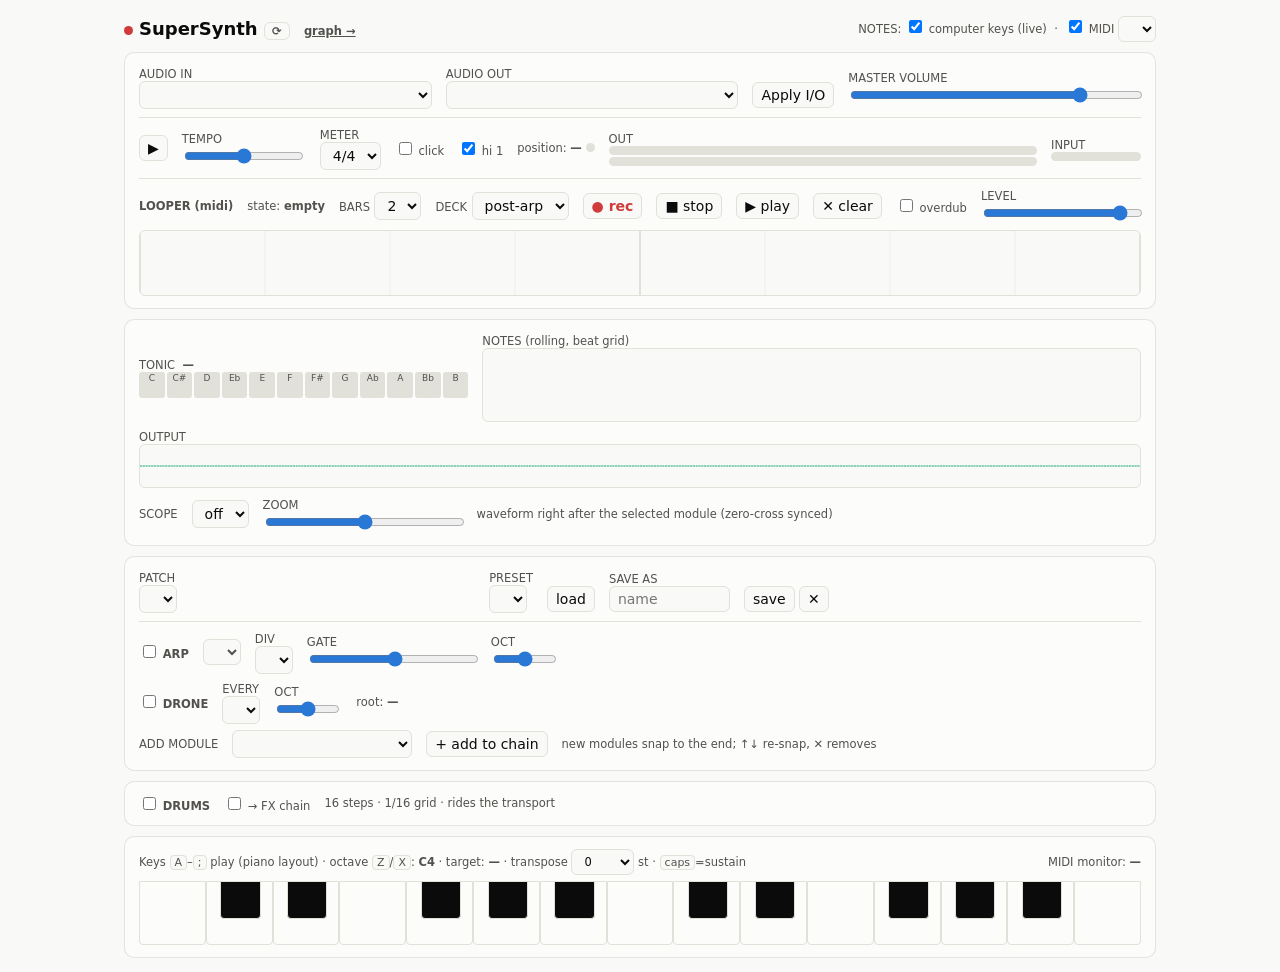
==== commit 353b6eb2: "Deck live viz, loop-top note fixes, mixed-source chain wiring - deck viz shows notes in real time wh" ====
--- a/gui/index.html
+++ b/gui/index.html
@@ -661,6 +661,9 @@
   } else if (e.kind === "drum_step") {
     for (const btn of document.querySelectorAll(".step.play")) btn.classList.remove("play");
     for (const btn of document.querySelectorAll(`.step[data-step="${e.step}"]`)) btn.classList.add("play");
+  } else if (e.kind === "loop_note") {
+    // live feed while recording — deck viz shows notes as they land
+    if (state?.looper) (state.looper.notes = state.looper.notes || []).push([e.beat, e.note, e.on]);
   } else if (e.kind === "looper") {
     // full looper settings ride along on every state change (incl. notes)
     if (state) { const {kind, ...rest} = e; state.looper = {...state.looper, ...rest}; renderLooper(); }
@@ -744,6 +747,9 @@
   const bpm = state?.transport?.bpm || 100;
   const bpb = state?.transport?.beats_per_bar || 4;
   const loopBeats = (l?.loop_beats) || (l?.bars || 2) * bpb;
+  let livePhase = null;  // interpolated playhead position, in beats
+  if (deckAnchor && l && !["empty", "stopped", "armed"].includes(l.state))
+    livePhase = (deckAnchor.phase + (now - deckAnchor.time) / 1000 * bpm / 60) % loopBeats;
   // grid: light line per beat, heavier divider per measure
   const hairline = style.getPropertyValue("--hairline");
   for (let b = 0; b <= loopBeats; b++) {
@@ -759,12 +765,15 @@
     ctx.fillStyle = style.getPropertyValue("--danger");
     const lo = 36, hi = 96, open = {};
     const segs = [];
-    for (const [beat, note, on] of l.notes) {
+    const evs = [...l.notes].sort((a, b) => a[0] - b[0]);  // live feed appends out of beat order
+    for (const [beat, note, on] of evs) {
       if (on) { (open[note] = open[note] || []).push(beat); }
       else if (open[note] && open[note].length) segs.push([note, open[note].shift(), beat]);
       else segs.push([note, 0, beat]);  // off before its on = wrapped across the loop top
     }
-    for (const n in open) for (const b0 of open[n]) segs.push([+n, b0, loopBeats]);  // rings past the top
+    const rec = ["recording", "overdubbing"].includes(l.state);
+    for (const n in open) for (const b0 of open[n])  // still-held: grow with the playhead while recording
+      segs.push([+n, b0, rec && livePhase !== null && livePhase >= b0 ? livePhase : loopBeats]);
     for (const [note, b0, b1] of segs) {
       const y = dc.height - ((Math.min(hi, Math.max(lo, note)) - lo) / (hi - lo)) * (dc.height - 8) - 4;
       const x0 = (b0 / loopBeats) * dc.width;
@@ -773,9 +782,8 @@
     }
   }
   // tracking line, interpolated between beat messages
-  if (deckAnchor && l && !["empty", "stopped", "armed"].includes(l.state)) {
-    const phase = (deckAnchor.phase + (now - deckAnchor.time) / 1000 * bpm / 60) % loopBeats;
-    const x = (phase / loopBeats) * dc.width;
+  if (livePhase !== null) {
+    const x = (livePhase / loopBeats) * dc.width;
     ctx.strokeStyle = ["recording", "overdubbing"].includes(l.state)
       ? style.getPropertyValue("--danger") : style.getPropertyValue("--accent");
     ctx.lineWidth = 2;
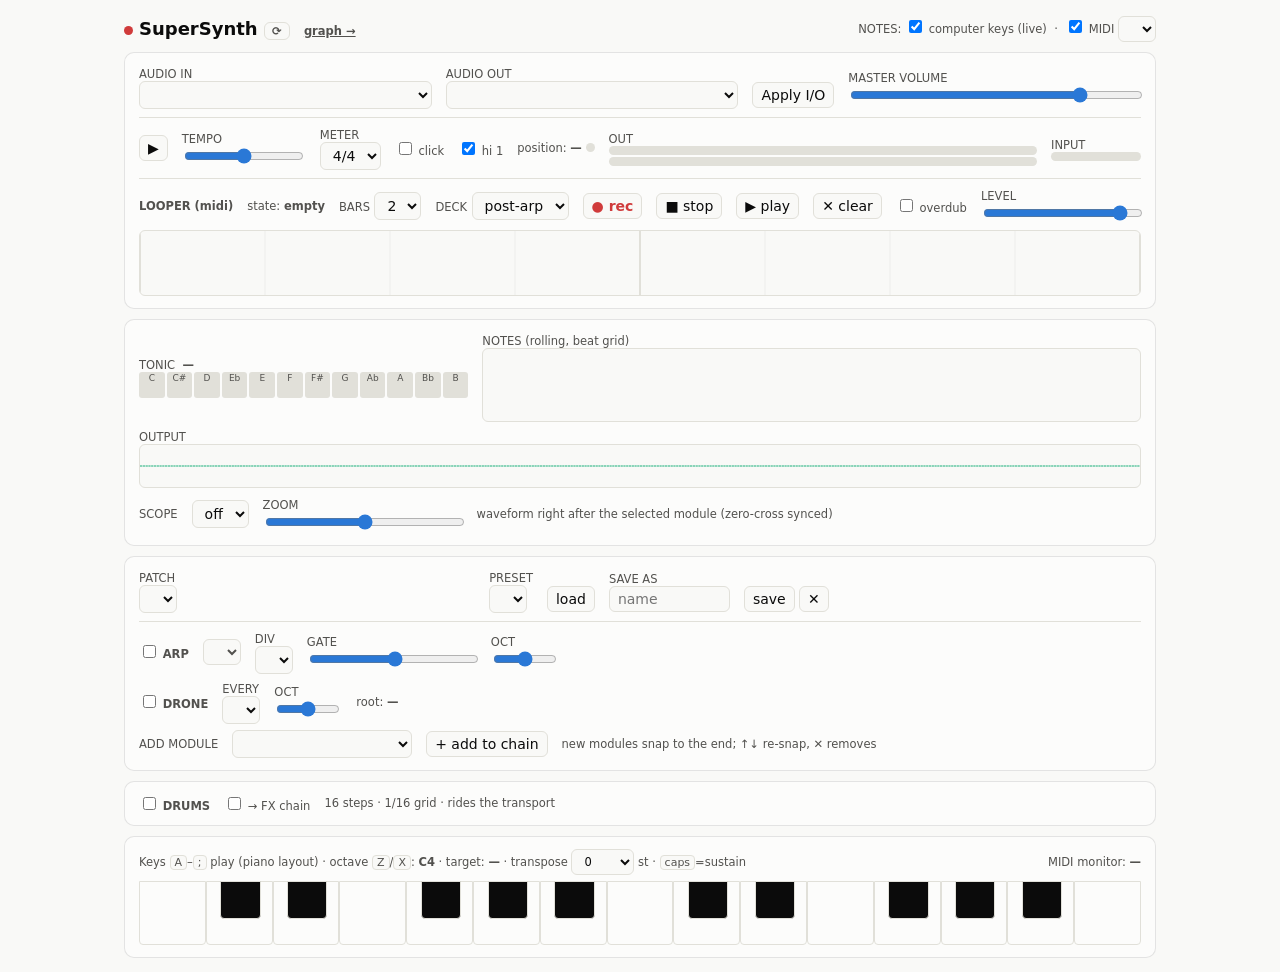
==== commit 95f2ad16: "Fix deck/note-roll viz glitches: stable event order, deck note stack, roll pruning - looper events s" ====
--- a/gui/index.html
+++ b/gui/index.html
@@ -725,11 +725,16 @@
   const accent = style.getPropertyValue("--accent"), danger = style.getPropertyValue("--danger");
   const lo = 36, hi = 96;
   while (rollNotes.length > 300) rollNotes.shift();
-  while (rollNotes.length && rollNotes[0].t1 !== null &&
-         (now - rollNotes[0].t1) * pxPerMs > nc.width) rollNotes.shift();
+  // prune ended notes ANYWHERE in the list — front-only pruning stalled
+  // behind a still-open note and pinned dead notes to the left edge
+  for (let i = rollNotes.length - 1; i >= 0; i--) {
+    const ev = rollNotes[i];
+    if (ev.t1 !== null && (now - ev.t1) * pxPerMs > nc.width) rollNotes.splice(i, 1);
+  }
   for (const ev of rollNotes) {
     const x0 = nc.width - (now - ev.t0) * pxPerMs;
     const x1 = ev.t1 === null ? nc.width : nc.width - (now - ev.t1) * pxPerMs;
+    if (x1 <= 0) continue;  // fully scrolled out — never draw at the edge
     const y = nc.height - ((Math.min(hi, Math.max(lo, ev.note)) - lo) / (hi - lo)) * (nc.height - 6) - 3;
     ctx.fillStyle = ev.deck ? danger : accent;
     ctx.fillRect(Math.max(0, x0), y - 2, Math.max(2, x1 - x0), 4);
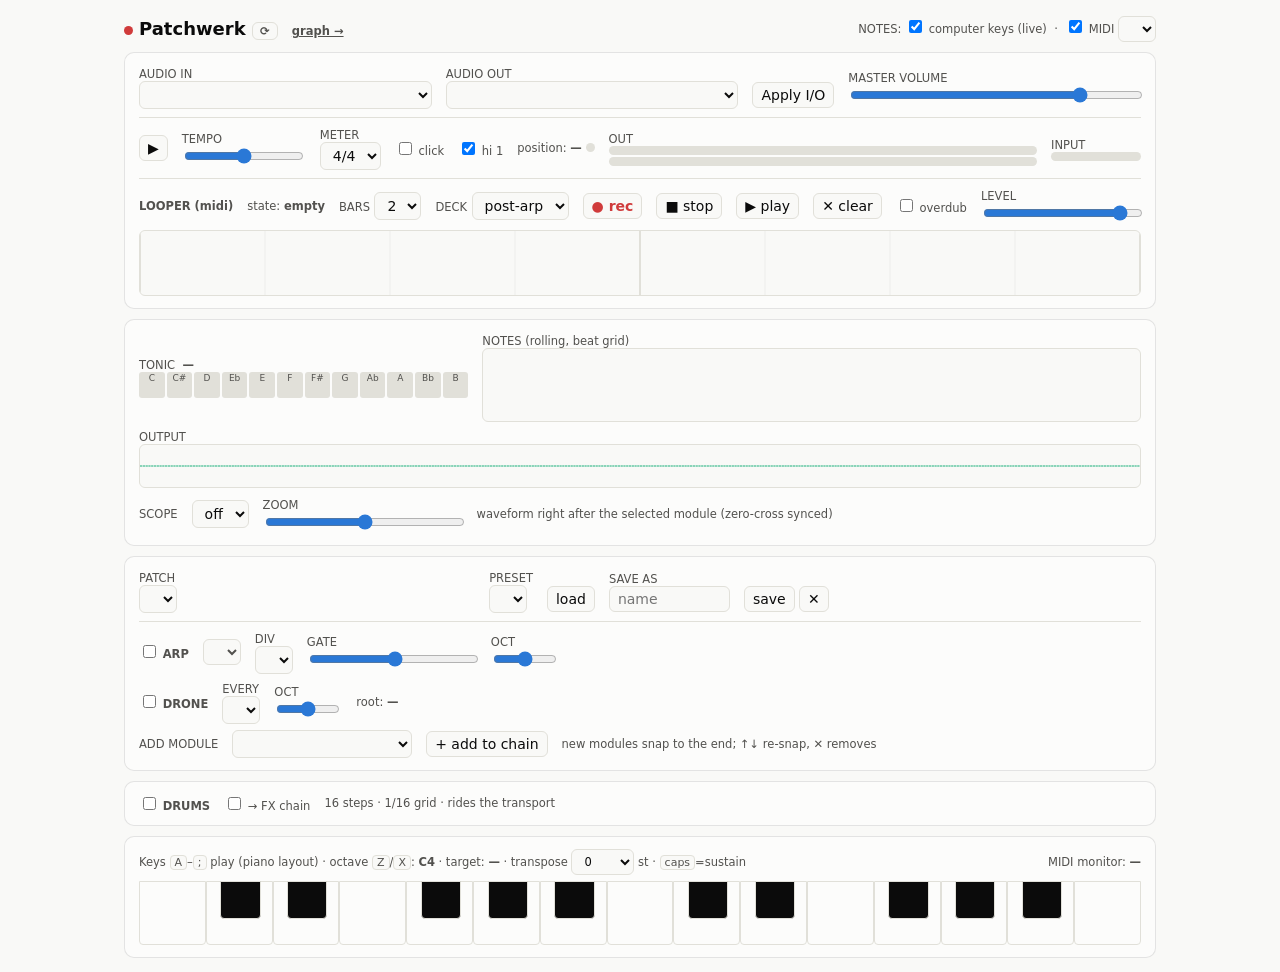
==== commit 63055056: "Finish Patchwerk rename in GUI pages; add Golden Angle Phaser (GST #6) - gui/flex.html, gui/graph.ht" ====
--- a/gui/index.html
+++ b/gui/index.html
@@ -3,7 +3,7 @@
 <head>
 <meta charset="utf-8">
 <meta name="viewport" content="width=device-width, initial-scale=1">
-<title>SuperSynth</title>
+<title>Patchwerk</title>
 <style>
   :root {
     --plane: #f9f9f7; --surface: #fcfcfb; --ink-1: #0b0b0b; --ink-2: #52514e;
@@ -92,7 +92,7 @@
 <body>
 <div class="wrap">
   <div class="row" style="justify-content: space-between; margin-top: 2px;">
-    <h1><span id="status"></span>SuperSynth
+    <h1><span id="status"></span>Patchwerk
       <button id="reconnect-btn" class="small" title="force reconnect to the engine" style="padding:1px 7px">⟳</button>
       <a href="/graph" class="small" style="margin-left:8px">graph →</a></h1>
     <span class="small">
@@ -362,9 +362,10 @@
   const cur = ssel.value;
   ssel.innerHTML = `<option value="">off</option>` + state.chain.map(c =>
     `<option value="${c.key}" ${c.key === cur ? "selected" : ""}>${c.name}</option>`).join("");
-  const inChain = new Set(state.chain.map(c => c.key));
+  // v8: NO placed-filter — v5 instance ids allow duplicates ("lowpass.2"),
+  // and filtering by the type key hid a module forever once ANY instance
+  // existed (the "Signal Gen vanished / can never re-add" bug)
   document.getElementById("add-sel").innerHTML = (state.available || [])
-    .filter(a => !inChain.has(a.key))
     .map(a => `<option value="${a.key}">${a.name} (${a.family})</option>`).join("");
   renderModules();
   renderArp(); renderDrone(); renderTransport(); renderLooper(); renderDrums(); renderLfos();
